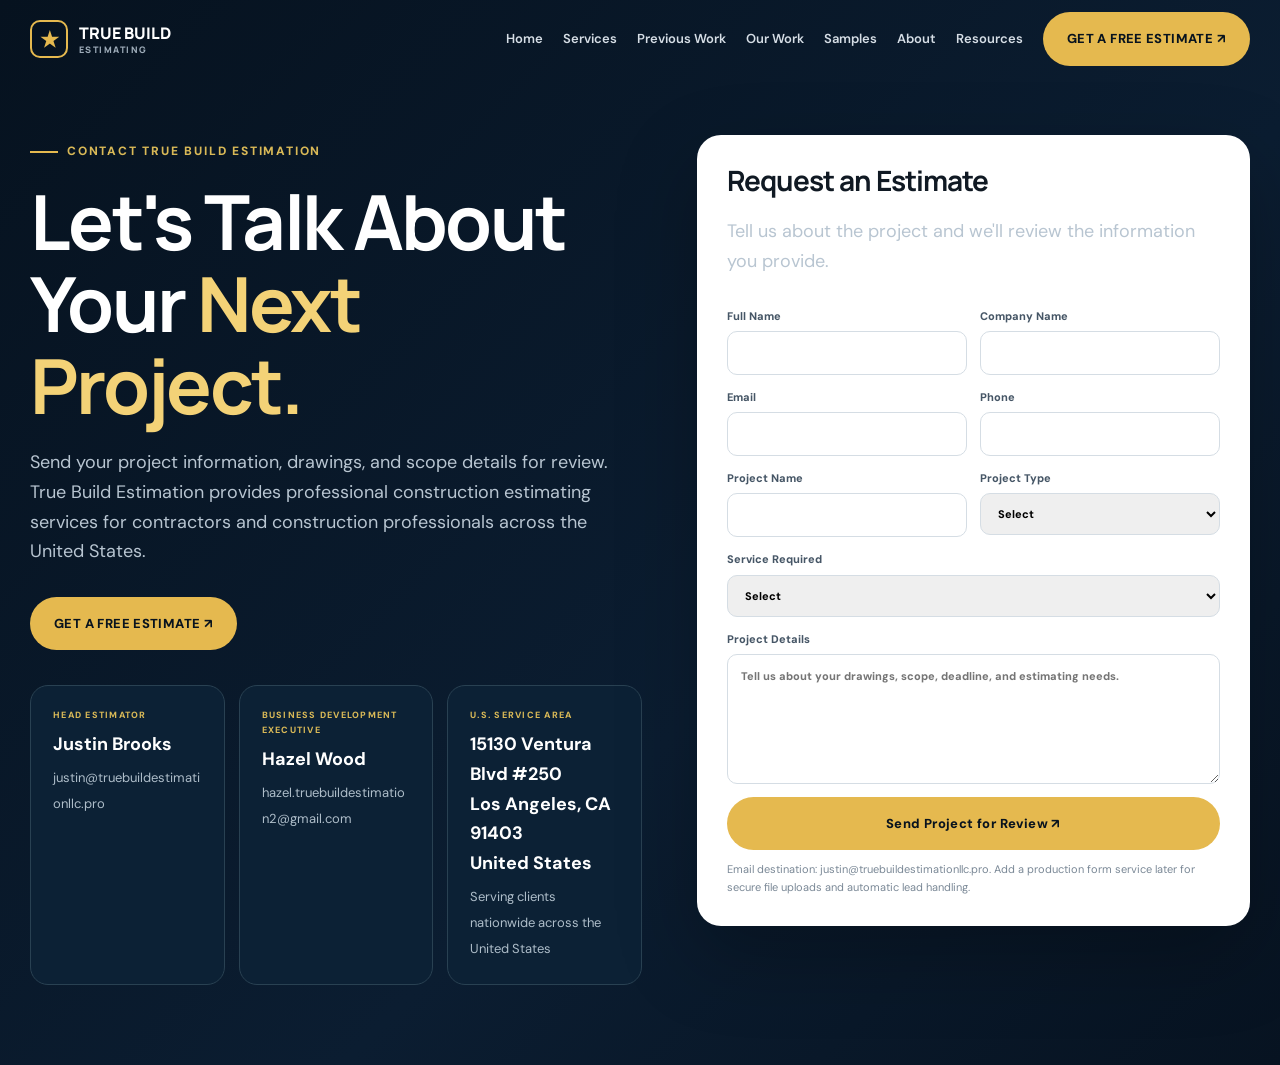
==== contact.html @ 258e2f07 "Add files via upload" ====
<!DOCTYPE html>
<html lang="en">
<head>
<meta charset="UTF-8">
<meta name="viewport" content="width=device-width, initial-scale=1.0">
<title>Contact | True Build Estimation</title>
<meta name="description" content="Contact True Build Estimation for construction estimating, quantity takeoffs, material takeoffs, cost estimating and bid preparation support.">
<link rel="preconnect" href="https://fonts.googleapis.com">
<link rel="preconnect" href="https://fonts.gstatic.com" crossorigin>
<link href="https://fonts.googleapis.com/css2?family=DM+Sans:wght@400;500;600;700&family=Manrope:wght@500;600;700;800&display=swap" rel="stylesheet">
<link rel="stylesheet" href="style.css">
<style>
.contact-page{min-height:100vh;background:linear-gradient(135deg,#06121f,#0b1d31 60%,#071321);color:#fff;padding:135px 0 80px}
.contact-hero{display:grid;grid-template-columns:1.05fr .95fr;gap:55px;align-items:start}
.contact-hero h1{font-size:clamp(45px,6vw,76px);max-width:760px}
.contact-hero h1 em{font-style:normal;color:#f3d277}
.contact-hero>div>p{font-size:18px;color:#b8c5d1;max-width:680px;margin:22px 0 30px}
.contact-grid{display:grid;grid-template-columns:repeat(3,1fr);gap:14px;margin-top:35px}
.contact-card{background:#0c2135;border:1px solid #294152;border-radius:18px;padding:22px}
.contact-card .small{display:block;font-size:9px;letter-spacing:.14em;color:#d9b957;font-weight:800;margin-bottom:7px}
.contact-card strong{display:block;font-size:18px;margin-bottom:4px}
.contact-card a,.contact-card span{color:#aebdc9;font-size:13px;word-break:break-word}
.contact-card a:hover{color:#f3d277}
.contact-form-wrap{background:#fff;color:#101923;border-radius:24px;padding:30px;box-shadow:0 30px 80px rgba(0,0,0,.25)}
.contact-form-wrap h2{font-size:28px;margin-bottom:6px}
.contact-form-wrap p{font-size:13px;color:#687789;margin-bottom:20px}
.contact-form{display:grid;grid-template-columns:1fr 1fr;gap:13px}
.contact-form .full{grid-column:1/-1}
.contact-form label{display:flex;flex-direction:column;gap:6px;font-size:11px;font-weight:800;color:#465666}
.contact-form input,.contact-form select,.contact-form textarea{border:1px solid #d5dde4;border-radius:10px;padding:12px 13px;outline:0}
.contact-form textarea{min-height:130px;resize:vertical}
.contact-note{font-size:11px!important;color:#7a8896!important;margin:10px 0 0!important}
@media(max-width:950px){.contact-hero{grid-template-columns:1fr}}
@media(max-width:650px){.contact-grid{grid-template-columns:1fr}.contact-form{grid-template-columns:1fr}.contact-form .full{grid-column:auto}.contact-page{padding-top:115px}}
</style>
</head>
<body>
<header id="header">
  <div class="container nav">
    <a class="logo" href="index.html" aria-label="True Build Estimation home">
      <span class="logo-mark"></span><span>TRUE BUILD<small>ESTIMATING</small></span>
    </a>
    <nav class="navlinks" aria-label="Main navigation">
      <a href="index.html">Home</a><a href="index.html#services">Services</a><a href="samples.html">Previous Work</a><a href="index.html#portfolio">Our Work</a>
      <a href="index.html#samples">Samples</a><a href="index.html#about">About</a><a href="index.html#resources">Resources</a>
      <a class="btn btn-gold" href="contact.html">GET A FREE ESTIMATE ↗</a>
    </nav>
    <a class="menu" href="index.html" aria-label="Return home">←</a>
  </div>
</header>
<main class="contact-page">
  <div class="container contact-hero">
    <div>
      <div class="eyebrow" style="color:#d9b957">Contact True Build Estimation</div>
      <h1>Let's Talk About Your <em>Next Project.</em></h1>
      <p>Send your project information, drawings, and scope details for review. True Build Estimation provides professional construction estimating services for contractors and construction professionals across the United States.</p>
      <div style="margin:22px 0 6px"><a class="btn btn-gold" href="#request-form">GET A FREE ESTIMATE ↗</a></div>
      <div class="contact-grid">
        <article class="contact-card"><span class="small">HEAD ESTIMATOR</span><strong>Justin Brooks</strong><a href="mailto:justin@truebuildestimationllc.pro">justin@truebuildestimationllc.pro</a></article>
        <article class="contact-card"><span class="small">BUSINESS DEVELOPMENT EXECUTIVE</span><strong>Hazel Wood</strong><a href="mailto:hazel.truebuildestimation2@gmail.com">hazel.truebuildestimation2@gmail.com</a></article>
        <article class="contact-card"><span class="small">U.S. SERVICE AREA</span><strong>15130 Ventura Blvd #250<br>Los Angeles, CA 91403<br>United States</strong><span>Serving clients nationwide across the United States</span></article>
      </div>
    </div>
    <div class="contact-form-wrap">
      <h2>Request an Estimate</h2>
      <p>Tell us about the project and we'll review the information you provide.</p>
      <form id="request-form" class="contact-form" action="mailto:justin@truebuildestimationllc.pro" method="post" enctype="text/plain">
        <label>Full Name<input name="Full Name" required></label>
        <label>Company Name<input name="Company Name"></label>
        <label>Email<input type="email" name="Email" required></label>
        <label>Phone<input name="Phone"></label>
        <label>Project Name<input name="Project Name"></label>
        <label>Project Type<select name="Project Type"><option value="">Select</option><option>Commercial</option><option>Residential</option><option>General Contractor</option><option>Subcontractor</option><option>Trade Project</option></select></label>
        <label class="full">Service Required<select name="Service Required"><option value="">Select</option><option>Quantity Takeoff</option><option>Material Takeoff</option><option>Construction Cost Estimating</option><option>Bid Preparation</option><option>Electrical Estimating</option><option>Plumbing Estimating</option><option>GC Estimating</option></select></label>
        <label class="full">Project Details<textarea name="Project Details" placeholder="Tell us about your drawings, scope, deadline, and estimating needs."></textarea></label>
        <button class="btn btn-gold full" type="submit">Send Project for Review ↗</button>
      </form>
      <p class="contact-note">Email destination: justin@truebuildestimationllc.pro. Add a production form service later for secure file uploads and automatic lead handling.</p>
    </div>
  </div>
</main>
<script src="script.js" defer></script>
</body>
</html>
---- style.css ----
:root{
  --navy:#071321;--navy2:#0b1d31;--ink:#101923;--gold:#e5b94f;
  --gold2:#f3d277;--white:#fff;--off:#f5f7f9;--muted:#687789;
  --line:#dce3e9;--radius:20px;--shadow:0 18px 55px rgba(4,17,30,.12);
  --max:1220px;
}
*{box-sizing:border-box;margin:0;padding:0}
html{scroll-behavior:smooth}
body{font-family:"DM Sans",sans-serif;color:var(--ink);background:var(--white);line-height:1.65;overflow-x:hidden}
body.no-scroll{overflow:hidden}
h1,h2,h3,h4{font-family:Manrope,sans-serif;line-height:1.08;letter-spacing:-.035em}
a{text-decoration:none;color:inherit}
button,input,select,textarea{font:inherit}
button{cursor:pointer}
img{max-width:100%;display:block}
.container{width:min(calc(100% - 40px),var(--max));margin:auto}
.section{padding:105px 0}
.eyebrow{display:inline-flex;align-items:center;gap:9px;font-size:12px;font-weight:800;letter-spacing:.15em;text-transform:uppercase;color:#9a7620;margin-bottom:18px}
.eyebrow:before{content:"";width:28px;height:2px;background:var(--gold)}
.section-title{font-size:clamp(34px,4.2vw,58px);max-width:780px}
.section-copy{color:var(--muted);max-width:700px;margin-top:18px;font-size:17px}
.dark{background:var(--navy);color:white}
.dark .section-copy{color:#aab7c5}
.btn{display:inline-flex;align-items:center;justify-content:center;gap:10px;border:1px solid transparent;border-radius:999px;padding:15px 23px;font-weight:800;font-size:13px;letter-spacing:.03em;transition:.25s ease}
.btn-gold{background:var(--gold);color:#08131e}
.btn-gold:hover{background:var(--gold2);transform:translateY(-2px);box-shadow:0 12px 28px rgba(229,185,79,.25)}
.btn-dark{background:var(--navy);color:#fff}
.btn-dark:hover{transform:translateY(-2px)}
.btn-outline{border-color:#cfd7df;background:transparent}
.btn-outline:hover{border-color:var(--gold);color:#8a6818}
.btn-white{border-color:#526272;color:white;background:transparent}
.btn-white:hover{border-color:var(--gold);color:var(--gold2)}
.btn-link{padding:0;border:0;background:none;font-weight:800;color:#8b681b}
.btn-link span{transition:.2s}.btn-link:hover span{margin-left:5px}
header{position:fixed;z-index:1000;top:0;left:0;right:0;height:78px;display:flex;align-items:center;transition:.3s}
header.scrolled{background:rgba(7,19,33,.9);backdrop-filter:blur(16px);height:68px;box-shadow:0 5px 25px rgba(0,0,0,.14)}
.nav{display:flex;align-items:center;justify-content:space-between;gap:25px}
.logo{display:flex;align-items:center;gap:11px;color:#fff;font-family:Manrope;font-weight:800;white-space:nowrap}
.logo-mark{width:38px;height:38px;border:2px solid var(--gold);border-radius:10px;display:grid;place-items:center;position:relative}
.logo-mark:after{content:"★";color:var(--gold);font-size:21px}
.logo small{display:block;font-size:9px;letter-spacing:.16em;color:#9eacb9;margin-top:-3px}
.navlinks{display:flex;align-items:center;gap:20px;color:#d6dee6;font-size:13px;font-weight:600}
.navlinks a{transition:.2s}.navlinks a:hover{color:var(--gold2)}
.menu{display:none;background:none;border:0;color:#fff;font-size:27px}
.hero{min-height:820px;background:
 radial-gradient(circle at 78% 34%,rgba(229,185,79,.13),transparent 22%),
 linear-gradient(135deg,#06121f,#0a1c2f 62%,#081522);
 color:#fff;position:relative;display:flex;align-items:center;padding:150px 0 90px;overflow:hidden}
.grid-bg{position:absolute;inset:0;opacity:.13;background-image:linear-gradient(rgba(180,205,220,.25) 1px,transparent 1px),linear-gradient(90deg,rgba(180,205,220,.25) 1px,transparent 1px);background-size:48px 48px;mask-image:linear-gradient(90deg,black,transparent 85%)}
.hero .container{position:relative;z-index:2}
.hero-grid{display:grid;grid-template-columns:1fr 1fr;gap:55px;align-items:center}
.hero h1{font-size:clamp(45px,6.2vw,82px);max-width:780px}
.hero h1 em{font-style:normal;color:var(--gold2)}
.hero p{font-size:18px;color:#b8c5d1;max-width:650px;margin:24px 0 30px}
.hero-actions{display:flex;gap:12px;flex-wrap:wrap}
.trust-mini{display:flex;gap:18px;flex-wrap:wrap;margin-top:31px;color:#cbd4dd;font-size:12px}
.trust-mini span{display:flex;gap:7px;align-items:center}.trust-mini i{color:var(--gold);font-style:normal}
.hero-visual{min-height:500px;position:relative;display:grid;place-items:center;perspective:900px}
.building{width:340px;height:390px;position:relative;transform:rotateY(-12deg) rotateX(5deg);animation:float 7s ease-in-out infinite}
@keyframes float{50%{transform:rotateY(-8deg) rotateX(2deg) translateY(-13px)}}
.floor{position:absolute;left:15%;right:12%;height:50px;border:1px solid rgba(222,235,245,.35);background:linear-gradient(90deg,rgba(64,103,132,.22),rgba(229,185,79,.09));transform:skewY(-5deg);box-shadow:0 0 20px rgba(90,150,190,.08)}
.floor:nth-child(1){top:12%}.floor:nth-child(2){top:25%}.floor:nth-child(3){top:38%}.floor:nth-child(4){top:51%}.floor:nth-child(5){top:64%}.floor:nth-child(6){top:77%}
.column{position:absolute;bottom:0;width:7px;height:90%;background:linear-gradient(#a9bdcc55,#e5b94f55);left:24%}.column.c2{left:48%}.column.c3{left:72%}
.ground{position:absolute;bottom:6%;left:5%;width:90%;height:4px;background:var(--gold);box-shadow:0 0 30px #e5b94f77}
.float-tag{position:absolute;padding:9px 12px;background:rgba(5,16,27,.82);border:1px solid #415363;border-radius:10px;font-size:10px;letter-spacing:.12em;color:#d9e2ea;backdrop-filter:blur(8px);animation:tagfloat 5s ease-in-out infinite}
.float-tag b{display:block;color:var(--gold2);font-size:12px;margin-top:2px}
@keyframes tagfloat{50%{transform:translateY(-8px)}}.t1{top:12%;left:0}.t2{top:35%;right:-5%;animation-delay:1s}.t3{bottom:25%;left:3%;animation-delay:2s}.t4{bottom:9%;right:4%;animation-delay:3s}
.section-head{display:flex;justify-content:space-between;gap:30px;align-items:end;margin-bottom:45px}
.trustbar{background:#f0f3f5;border-top:1px solid #dfe5ea;border-bottom:1px solid #dfe5ea}
.trustbar .container{display:grid;grid-template-columns:repeat(5,1fr)}
.trustitem{padding:25px 16px;text-align:center;border-right:1px solid #dfe5ea;font-size:12px;font-weight:800;letter-spacing:.07em;text-transform:uppercase}
.trustitem:last-child{border:0}
.intro-grid{display:grid;grid-template-columns:1.05fr .95fr;gap:70px;align-items:center}
.blueprint-card{height:420px;border-radius:28px;background:#0a1b2c;overflow:hidden;position:relative;box-shadow:var(--shadow);border:1px solid #243b50}
.blueprint-card:before{content:"";position:absolute;inset:0;background-image:linear-gradient(#9fb8ca18 1px,transparent 1px),linear-gradient(90deg,#9fb8ca18 1px,transparent 1px);background-size:36px 36px}
.plan-lines{position:absolute;inset:14%;border:1px solid #9eb5c633;transform:rotate(-2deg)}
.plan-lines:before,.plan-lines:after{content:"";position:absolute;border:1px solid #d8e4ed44}
.plan-lines:before{inset:12% 25% 35% 8%}.plan-lines:after{inset:55% 8% 12% 34%}
.dimension{position:absolute;color:#8fa8b9;font-size:10px;letter-spacing:.12em}.d1{top:12%;left:14%}.d2{right:13%;top:45%;writing-mode:vertical-rl}.d3{bottom:14%;left:40%}
.stat-grid{display:grid;grid-template-columns:repeat(2,1fr);gap:12px;margin-top:27px}
.stat{padding:18px;border:1px solid var(--line);border-radius:15px;background:#fff}.stat strong{display:block;font-family:Manrope;font-size:24px}.stat span{font-size:12px;color:var(--muted)}
.services{background:var(--off)}
.service-grid{display:grid;grid-template-columns:repeat(3,1fr);gap:15px}
.card{background:#fff;border:1px solid var(--line);border-radius:18px;padding:26px;transition:.3s;position:relative;overflow:hidden}
.card:hover{transform:translateY(-6px);box-shadow:var(--shadow);border-color:#cbd5dd}
.service-no{font-size:11px;color:#a37a1a;font-weight:800;letter-spacing:.12em}.service-card h3{font-size:21px;margin:18px 0 9px}.service-card p{color:var(--muted);font-size:14px;min-height:68px}.service-card .arrow{position:absolute;right:23px;bottom:25px;color:#8d6a1e}
.takeoff-wrap{display:grid;grid-template-columns:1.25fr .75fr;gap:25px;align-items:stretch}
.plan-view{min-height:530px;background:#10283a;border-radius:25px;position:relative;overflow:hidden;border:1px solid #294458}
.plan-view:before{content:"";position:absolute;inset:0;background-image:linear-gradient(#8da9ba18 1px,transparent 1px),linear-gradient(90deg,#8da9ba18 1px,transparent 1px);background-size:34px 34px}
.plan-sheet{position:absolute;inset:8% 9%;border:1px solid #c4d7e144;background:#f2f4f3e8;transform:rotate(-1deg);color:#1b2b37;box-shadow:0 18px 50px #0005}
.plan-room{position:absolute;border:2px solid #657886;display:flex;align-items:center;justify-content:center;font-size:10px;color:#425663}
.r1{left:9%;top:13%;width:35%;height:31%}.r2{left:46%;top:13%;width:45%;height:31%}.r3{left:9%;top:44%;width:55%;height:43%}.r4{left:64%;top:44%;width:27%;height:43%}
.measure{position:absolute;height:2px;background:#d9a930;box-shadow:0 0 10px #d9a93077;z-index:3}.measure:after{content:"";position:absolute;right:0;top:-4px;width:10px;height:10px;border-right:2px solid #d9a930;border-top:2px solid #d9a930;transform:rotate(45deg)}
.m1{width:26%;left:18%;top:38%;transform:rotate(90deg)}.m2{width:34%;left:31%;top:72%}.m3{width:20%;left:68%;top:50%;transform:rotate(90deg)}
.callout{position:absolute;z-index:5;padding:8px 10px;border-radius:8px;background:#071321e8;color:#fff;font-size:10px;border:1px solid #6e7d8b}.callout b{color:var(--gold2);display:block}.co1{top:23%;left:25%}.co2{top:64%;left:52%}.co3{top:31%;right:5%}
.takeoff-panel{background:#f4f6f8;border:1px solid var(--line);border-radius:25px;padding:28px}
.panel-list{margin:23px 0}.panel-row{display:flex;justify-content:space-between;padding:15px 0;border-bottom:1px solid var(--line);font-size:13px}.panel-row b{font-size:14px}.demo-note{padding:13px;border-radius:10px;background:#fff7df;color:#7b5b16;font-size:11px;margin-top:20px}
.dark-grid{display:grid;grid-template-columns:1fr 1fr;gap:60px;align-items:center}
.why-grid{display:grid;grid-template-columns:repeat(2,1fr);gap:12px;margin-top:32px}
.why-card{padding:22px;border:1px solid #26394a;border-radius:16px;background:#0b1d2e}.why-card strong{display:block;color:#fff;margin-bottom:7px}.why-card p{font-size:13px;color:#91a2b2}
.dashboard{background:#fff;border-radius:25px;padding:25px;box-shadow:0 25px 60px #0002}
.dash-top{display:flex;justify-content:space-between;gap:20px;margin-bottom:20px}.dash-top span{font-size:11px;color:#7c8995}.dash-top b{display:block;font-size:18px}
.dash-grid{display:grid;grid-template-columns:repeat(3,1fr);gap:10px}.dash-stat{padding:17px;background:#f5f7f9;border-radius:13px}.dash-stat span{font-size:10px;color:#7a8794}.dash-stat strong{display:block;font-size:21px;margin-top:4px}
.bar{height:9px;background:#e6ebef;border-radius:99px;margin-top:22px;overflow:hidden}.bar i{display:block;height:100%;width:72%;background:var(--gold);border-radius:99px}
.portfolio{background:var(--off)}
.filters{display:flex;gap:8px;flex-wrap:wrap;margin-bottom:28px}.filter{border:1px solid #d4dce3;background:white;padding:9px 14px;border-radius:999px;font-size:11px;font-weight:800;cursor:pointer}.filter.active{background:var(--navy);color:white;border-color:var(--navy)}
.project-grid{display:grid;grid-template-columns:repeat(2,1fr);gap:18px}
.project{min-height:310px;background:#fff;border-radius:20px;overflow:hidden;border:1px solid var(--line);display:flex;flex-direction:column}.project-visual{height:175px;background:#102334;position:relative;overflow:hidden;padding:20px}.project-visual:before{content:"";position:absolute;inset:0;background-image:linear-gradient(#d6e4ec12 1px,transparent 1px),linear-gradient(90deg,#d6e4ec12 1px,transparent 1px);background-size:26px 26px}
.sheet-mini{position:absolute;background:#edf1f0;left:12%;top:13%;width:72%;height:74%;transform:rotate(-3deg);box-shadow:0 10px 25px #0005}.sheet-mini:before{content:"";position:absolute;inset:12%;border:1px solid #82929e}.project-body{padding:21px}.tag{font-size:10px;color:#8d691c;font-weight:800;letter-spacing:.1em;text-transform:uppercase}.project h3{font-size:21px;margin:7px 0}.project p{font-size:13px;color:var(--muted);margin-bottom:15px}
.sample{background:white}.sample-tabs{display:flex;gap:8px;flex-wrap:wrap;margin:30px 0}.sample-tab{padding:11px 15px;border-radius:9px;border:1px solid var(--line);background:#fff;font-size:12px;font-weight:800}.sample-tab.active{background:var(--navy);color:#fff}
.table-shell{border:1px solid var(--line);border-radius:18px;overflow:auto;box-shadow:var(--shadow)}table{border-collapse:collapse;width:100%;min-width:850px;font-size:12px}th{background:#0d2033;color:#fff;text-align:left;padding:15px}td{padding:14px;border-bottom:1px solid #e5e9ed}tr:hover td{background:#faf7ed}.sample-badge{display:inline-block;background:#fff5d8;color:#735615;padding:7px 10px;border-radius:7px;font-size:10px;font-weight:800;margin-bottom:13px}
.process{background:#f5f7f9}.timeline{display:grid;grid-template-columns:repeat(7,1fr);gap:8px;position:relative}.timeline:before{content:"";height:2px;background:#d6dee5;position:absolute;left:7%;right:7%;top:31px}.step{position:relative;text-align:center}.step-dot{width:62px;height:62px;border-radius:50%;background:#fff;border:2px solid #d5dee5;display:grid;place-items:center;margin:auto;position:relative;z-index:1;font-family:Manrope;font-weight:800}.step:nth-child(7) .step-dot{background:var(--gold);border-color:var(--gold)}.step b{display:block;font-size:13px;margin-top:15px}.step small{display:block;color:var(--muted);font-size:11px;margin-top:5px}
.deliver-grid{display:grid;grid-template-columns:repeat(3,1fr);gap:13px}.deliver{padding:24px;border:1px solid var(--line);border-radius:15px}.deliver span{font-size:22px;color:#a1781d}.deliver h3{font-size:16px;margin:10px 0 5px}.deliver p{font-size:12px;color:var(--muted)}
.industry-grid{display:grid;grid-template-columns:repeat(4,1fr);gap:12px}.industry{min-height:150px;padding:22px;background:#fff;border:1px solid var(--line);border-radius:17px;display:flex;flex-direction:column;justify-content:end;transition:.25s}.industry:hover{transform:translateY(-5px);box-shadow:var(--shadow)}.industry b{font-size:16px}.industry span{font-size:11px;color:var(--muted);margin-top:6px}
.faq-grid{display:grid;grid-template-columns:.8fr 1.2fr;gap:65px}.faq-item{border-bottom:1px solid #dfe5ea}.faq-q{width:100%;border:0;background:none;text-align:left;padding:21px 0;font-weight:800;display:flex;justify-content:space-between;gap:15px}.faq-q span{font-size:21px;font-weight:400}.faq-a{max-height:0;overflow:hidden;color:var(--muted);font-size:14px;transition:max-height .3s ease}.faq-item.open .faq-a{max-height:180px;padding-bottom:20px}.faq-item.open .faq-q span{transform:rotate(45deg)}
.cta{padding:90px 0;background:linear-gradient(130deg,#061320,#0c2135);color:white;position:relative;overflow:hidden}.cta:after{content:"";position:absolute;width:480px;height:480px;border:1px solid #d5b35b22;border-radius:50%;right:-160px;top:-180px}.cta .container{position:relative;z-index:1;display:flex;justify-content:space-between;align-items:center;gap:30px}.cta h2{font-size:clamp(35px,4vw,58px);max-width:750px}.cta p{color:#aebdca;margin-top:12px;max-width:720px}
footer{background:#050e17;color:#a7b4c0;padding:70px 0 25px}.footer-grid{display:grid;grid-template-columns:1.4fr repeat(3,1fr);gap:45px}.footer-brand .logo{margin-bottom:18px}.footer-brand p{font-size:13px;max-width:350px}.footer h4{font-size:12px;color:#fff;letter-spacing:.12em;margin-bottom:16px}.footer a{display:block;font-size:12px;margin:9px 0}.footer a:hover{color:var(--gold)}.copyright{border-top:1px solid #1d2a36;margin-top:45px;padding-top:20px;display:flex;justify-content:space-between;font-size:11px}
.modal{position:fixed;inset:0;background:rgba(2,9,15,.83);z-index:2000;display:none;place-items:center;padding:25px}.modal.open{display:grid}.modal-box{background:#fff;border-radius:20px;max-width:1050px;width:100%;max-height:90vh;overflow:auto;position:relative}.close{position:absolute;right:17px;top:14px;width:38px;height:38px;border-radius:50%;border:0;background:#071321;color:#fff;font-size:21px;z-index:2}.modal-head{padding:28px 30px;border-bottom:1px solid var(--line)}.modal-head h3{font-size:27px}.modal-content{padding:30px}.viewer{height:470px;background:#102638;border-radius:14px;position:relative;overflow:hidden}.viewer-sheet{position:absolute;inset:8%;background:#f2f3f1;transform:rotate(-2deg);box-shadow:0 20px 50px #0005;padding:35px;color:#24313a}.viewer-sheet h4{font-size:20px}.viewer-lines{height:3px;background:#8898a2;margin:20px 0}.viewer-lines:nth-child(3){width:60%}.viewer-grid{display:grid;grid-template-columns:repeat(4,1fr);gap:9px}.viewer-grid div{height:45px;border:1px solid #b5c0c7}.viewer-stamp{position:absolute;right:5%;bottom:7%;border:2px solid #b68b25;color:#8c681b;padding:8px 15px;font-weight:900;transform:rotate(-8deg)}
.form-modal{max-width:850px}.form-body{padding:30px}.progress{height:6px;background:#e7ebee;border-radius:99px;overflow:hidden;margin:10px 0 30px}.progress i{display:block;height:100%;width:20%;background:var(--gold);transition:.3s}.form-step{display:none}.form-step.active{display:block}.form-step h3{font-size:25px;margin-bottom:20px}.form-grid{display:grid;grid-template-columns:1fr 1fr;gap:15px}.field{display:flex;flex-direction:column;gap:6px}.field.full{grid-column:1/-1}.field label{font-size:11px;font-weight:800;color:#465666}.field input,.field select,.field textarea{width:100%;border:1px solid #d5dde4;border-radius:10px;padding:12px 13px;outline:none;background:#fff}.field input:focus,.field select:focus,.field textarea:focus{border-color:#a98022;box-shadow:0 0 0 3px #e5b94f22}.field textarea{min-height:120px;resize:vertical}.form-actions{display:flex;justify-content:space-between;margin-top:25px}.success{text-align:center;padding:55px 20px}.check{width:72px;height:72px;border-radius:50%;background:#eaf6ec;color:#26743a;display:grid;place-items:center;font-size:35px;margin:0 auto 20px}
.reveal{opacity:0;transform:translateY(25px);transition:opacity .7s ease,transform .7s ease}.reveal.visible{opacity:1;transform:none}
@media(max-width:1000px){
 .navlinks{display:none}.menu{display:block}.hero-grid,.intro-grid,.dark-grid,.takeoff-wrap,.faq-grid{grid-template-columns:1fr}.hero{min-height:auto}.hero-visual{min-height:430px}.service-grid{grid-template-columns:repeat(2,1fr)}.industry-grid{grid-template-columns:repeat(2,1fr)}.footer-grid{grid-template-columns:1.5fr 1fr 1fr}.timeline{grid-template-columns:repeat(4,1fr);gap:22px}.timeline:before{display:none}
}
@media(max-width:650px){
 .container{width:min(calc(100% - 28px),var(--max))}.section{padding:75px 0}.hero{padding-top:130px}.hero h1{font-size:45px}.hero-visual{min-height:370px}.building{transform:scale(.8) rotateY(-12deg)}.float-tag{font-size:8px}.t2{right:0}.trustbar .container{grid-template-columns:repeat(2,1fr)}.trustitem{border-bottom:1px solid #dfe5ea}.service-grid,.project-grid,.deliver-grid,.industry-grid,.footer-grid{grid-template-columns:1fr}.section-head{display:block}.section-head .btn{margin-top:20px}.why-grid,.form-grid{grid-template-columns:1fr}.field.full{grid-column:auto}.dash-grid{grid-template-columns:repeat(2,1fr)}.timeline{grid-template-columns:repeat(2,1fr)}.cta .container{display:block}.cta .btn{margin-top:25px}.copyright{display:block}.copyright div+div{margin-top:8px}.viewer{height:360px}.viewer-sheet{inset:7%;padding:20px}.modal{padding:10px}.form-body,.modal-content{padding:20px}
}
@media(prefers-reduced-motion:reduce){
 html{scroll-behavior:auto}*,*:before,*:after{animation:none!important;transition:none!important}.reveal{opacity:1;transform:none}
}

/* Footer contact / team / social block */
.footer-contact{
  margin-top:42px;padding:34px 0 26px;border-top:1px solid #1d2a36;border-bottom:1px solid #1d2a36;
  display:grid;grid-template-columns:1.15fr 1.6fr auto;gap:28px;align-items:start;
}
.footer-contact h3{font-size:26px;color:#fff;margin:4px 0 9px}
.footer-contact p{font-size:13px;max-width:420px;color:#91a1ae}
.contact-people{display:grid;grid-template-columns:repeat(2,1fr);gap:12px}
.contact-person{padding:18px;border:1px solid #243441;border-radius:14px;background:#091622;display:flex;flex-direction:column;gap:4px}
.contact-person .contact-role{font-size:9px;letter-spacing:.14em;font-weight:800;color:#d9b957}
.contact-person strong{font-size:16px;color:#fff}
.contact-person a,.contact-person span:last-child{font-size:12px;color:#a8b6c2;word-break:break-word}
.contact-person a:hover{color:#f3d277}
.footer-social{display:flex;flex-direction:column;gap:11px;align-items:flex-start}
.footer-social>span{font-size:9px;letter-spacing:.13em;font-weight:800;color:#8f9da9}
.social-icons{display:flex;gap:8px}
.social-icon{width:38px;height:38px;border-radius:10px;border:1px solid #2a3b49;background:#091622;display:grid;place-items:center;color:#d8e1e8;transition:.2s ease;font-weight:800}
.social-icon:hover{color:#08131e;background:var(--gold);border-color:var(--gold);transform:translateY(-2px)}
@media(max-width:1000px){.footer-contact{grid-template-columns:1fr}}
@media(max-width:650px){.contact-people{grid-template-columns:1fr}}

/* FINAL FOOTER CONTACT */
.footer-contact{
  margin-top:42px;
  padding:34px 0 28px;
  border-top:1px solid #1d2a36;
  border-bottom:1px solid #1d2a36;
  display:grid;
  grid-template-columns:1.1fr 1.65fr auto;
  gap:28px;
  align-items:start;
}
.footer-contact h3{font-size:27px;color:#fff;margin:4px 0 9px}
.footer-contact p{font-size:13px;line-height:1.7;color:#92a1ad;max-width:430px}
.contact-people{display:grid;grid-template-columns:repeat(2,minmax(0,1fr));gap:12px}
.contact-person{
  padding:18px;
  border:1px solid #263947;
  border-radius:14px;
  background:#091622;
  display:flex;
  flex-direction:column;
  gap:4px;
}
.contact-person .contact-role{
  font-size:9px;
  letter-spacing:.14em;
  font-weight:800;
  color:#d9b957;
}
.contact-person strong{font-size:16px;color:#fff}
.contact-person a,.contact-person span:last-child{
  font-size:12px;color:#a9b6c0;word-break:break-word;
}
.contact-person a:hover{color:#f3d277}
.footer-social{display:flex;flex-direction:column;gap:11px;align-items:flex-start}
.footer-social>span{font-size:9px;letter-spacing:.13em;font-weight:800;color:#8e9ca8}
.social-icons{display:flex;gap:8px}
.social-icon{
  width:40px;height:40px;border-radius:10px;
  border:1px solid #2b3d4b;background:#091622;
  display:grid;place-items:center;color:#d9e1e7;
  font-size:15px;font-weight:900;
  transition:.2s ease;
}
.social-icon:hover{
  color:#08131e;background:var(--gold);border-color:var(--gold);
  transform:translateY(-2px);
}
.footer-contact+.copyright{margin-top:28px}
@media(max-width:1000px){
  .footer-contact{grid-template-columns:1fr}
}
@media(max-width:650px){
  .contact-people{grid-template-columns:1fr}
}

/* Production sample gallery */
.project-visual{height:190px;background:#102334;position:relative;overflow:hidden}
.project-visual img{
  width:100%;height:100%;object-fit:cover;object-position:top center;
  display:block;transition:transform .45s ease,filter .45s ease;
}
.project:hover .project-visual img{transform:scale(1.035);filter:saturate(1.04)}
.sample-preview-card{
  display:grid;
  grid-template-columns:.8fr 1.2fr;
  background:#fff;
  border:1px solid var(--line);
  border-radius:24px;
  overflow:hidden;
  box-shadow:var(--shadow);
}
.sample-preview-copy{padding:34px}
.sample-preview-copy h3{font-size:30px;margin:8px 0 12px}
.sample-preview-copy>p{color:var(--muted);font-size:14px;max-width:560px}
.sample-preview-image{
  background:#0d2336;
  min-height:390px;
  display:flex;
  align-items:center;
  justify-content:center;
  padding:22px;
  overflow:hidden;
}
.sample-preview-image img{width:100%;max-height:470px;object-fit:contain;box-shadow:0 25px 55px rgba(0,0,0,.28);border-radius:8px;background:#f4f5f3}
.sample-meta-grid{display:grid;grid-template-columns:repeat(2,1fr);gap:10px;margin:22px 0}
.sample-meta-item{padding:15px;border:1px solid var(--line);border-radius:12px;background:#f7f9fa}
.sample-meta-item span{display:block;font-size:9px;font-weight:800;letter-spacing:.12em;color:#8c6a1e}
.sample-meta-item strong{display:block;margin-top:4px;font-size:17px}
.sample-action-row{display:flex;justify-content:flex-end;gap:10px;flex-wrap:wrap;margin-top:18px}
@media(max-width:900px){.sample-preview-card{grid-template-columns:1fr}.sample-preview-image{min-height:300px}.sample-meta-grid{grid-template-columns:1fr 1fr}}
@media(max-width:650px){.sample-meta-grid{grid-template-columns:1fr}.sample-action-row{justify-content:stretch}.sample-action-row .btn{width:100%}}
/* True Build Estimation reliability fixes */
.dashboard .dash-top span,
.dashboard .dash-top b,
.dashboard .dash-stat span,
.dashboard .dash-stat strong,
.dashboard .bar + p { color:#101923 !important; }
.dashboard .dash-top > span { color:#687789 !important; }
.sample-thumb img, .project-visual img { min-height:220px; object-fit:contain; }
.sample-thumb a { display:block; width:100%; }
.sample-thumb a img { cursor:zoom-in; }
.logo-image { width:210px; height:auto; display:block; }
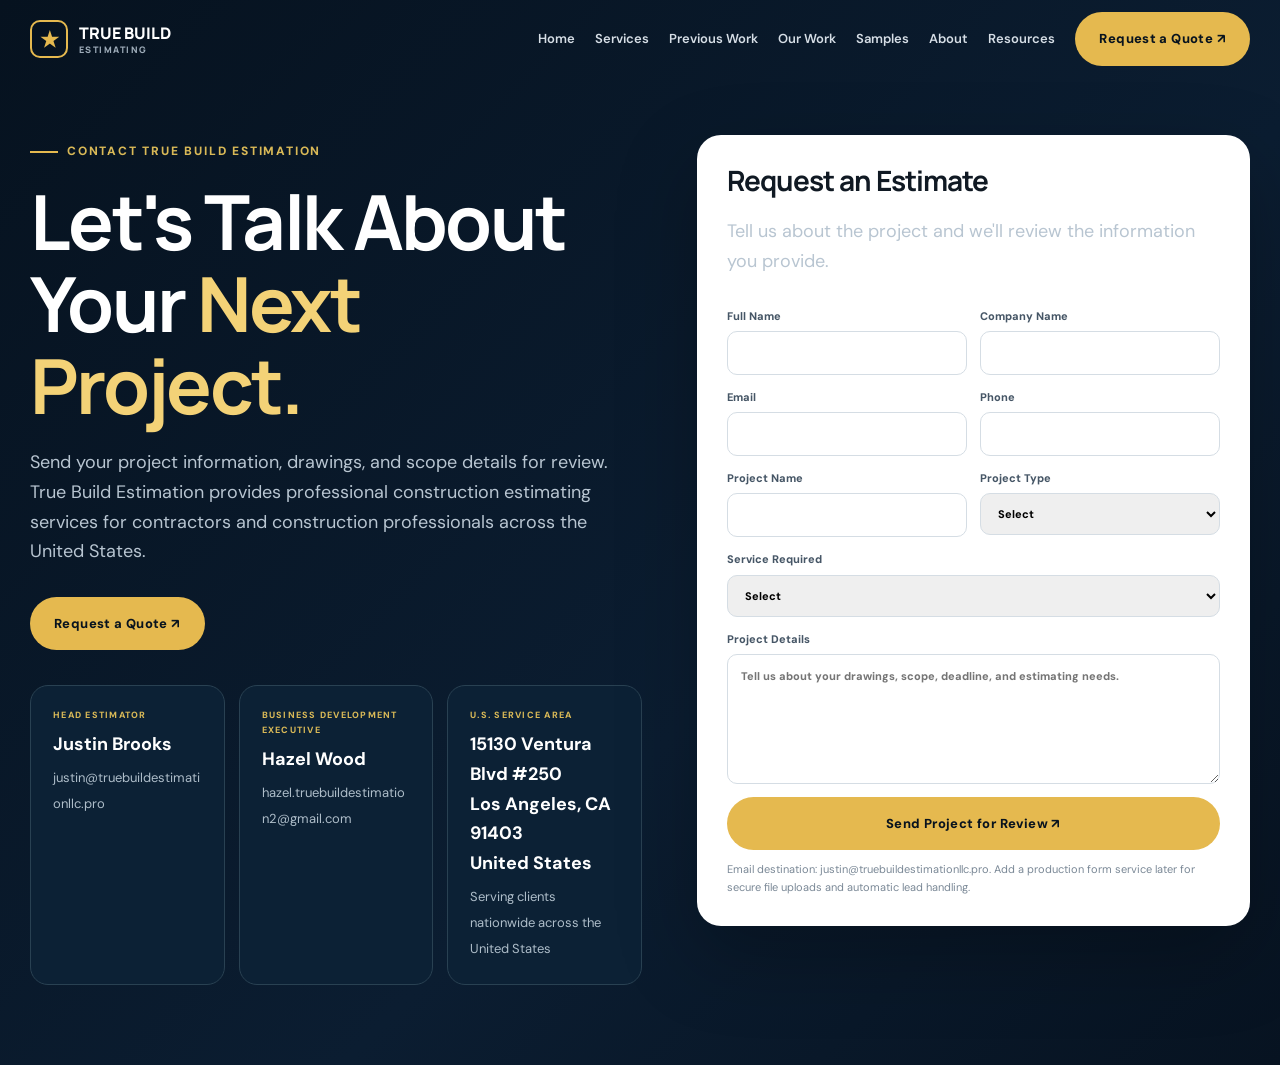
==== commit 15952437: "Update contact.html" ====
--- a/contact.html
+++ b/contact.html
@@ -8,7 +8,7 @@
 <link rel="preconnect" href="https://fonts.googleapis.com">
 <link rel="preconnect" href="https://fonts.gstatic.com" crossorigin>
 <link href="https://fonts.googleapis.com/css2?family=DM+Sans:wght@400;500;600;700&family=Manrope:wght@500;600;700;800&display=swap" rel="stylesheet">
-<link rel="stylesheet" href="style.css">
+<link rel="stylesheet" href="./style.css">
 <style>
 .contact-page{min-height:100vh;background:linear-gradient(135deg,#06121f,#0b1d31 60%,#071321);color:#fff;padding:135px 0 80px}
 .contact-hero{display:grid;grid-template-columns:1.05fr .95fr;gap:55px;align-items:start}
@@ -37,15 +37,15 @@
 <body>
 <header id="header">
   <div class="container nav">
-    <a class="logo" href="index.html" aria-label="True Build Estimation home">
+    <a class="logo" href="./index.html" aria-label="True Build Estimation home">
       <span class="logo-mark"></span><span>TRUE BUILD<small>ESTIMATING</small></span>
     </a>
     <nav class="navlinks" aria-label="Main navigation">
-      <a href="index.html">Home</a><a href="index.html#services">Services</a><a href="samples.html">Previous Work</a><a href="index.html#portfolio">Our Work</a>
-      <a href="index.html#samples">Samples</a><a href="index.html#about">About</a><a href="index.html#resources">Resources</a>
-      <a class="btn btn-gold" href="contact.html">GET A FREE ESTIMATE ↗</a>
+      <a href="./index.html">Home</a><a href="./index.html#services">Services</a><a href="samples.html">Previous Work</a><a href="./index.html#portfolio">Our Work</a>
+      <a href="./index.html#samples">Samples</a><a href="./index.html#about">About</a><a href="./index.html#resources">Resources</a>
+      <a class="btn btn-gold" href="contact.html">Request a Quote ↗</a>
     </nav>
-    <a class="menu" href="index.html" aria-label="Return home">←</a>
+    <a class="menu" href="./index.html" aria-label="Return home">←</a>
   </div>
 </header>
 <main class="contact-page">
@@ -54,7 +54,7 @@
       <div class="eyebrow" style="color:#d9b957">Contact True Build Estimation</div>
       <h1>Let's Talk About Your <em>Next Project.</em></h1>
       <p>Send your project information, drawings, and scope details for review. True Build Estimation provides professional construction estimating services for contractors and construction professionals across the United States.</p>
-      <div style="margin:22px 0 6px"><a class="btn btn-gold" href="#request-form">GET A FREE ESTIMATE ↗</a></div>
+      <div style="margin:22px 0 6px"><a class="btn btn-gold" href="#request-form">Request a Quote ↗</a></div>
       <div class="contact-grid">
         <article class="contact-card"><span class="small">HEAD ESTIMATOR</span><strong>Justin Brooks</strong><a href="mailto:justin@truebuildestimationllc.pro">justin@truebuildestimationllc.pro</a></article>
         <article class="contact-card"><span class="small">BUSINESS DEVELOPMENT EXECUTIVE</span><strong>Hazel Wood</strong><a href="mailto:hazel.truebuildestimation2@gmail.com">hazel.truebuildestimation2@gmail.com</a></article>
@@ -79,6 +79,6 @@
     </div>
   </div>
 </main>
-<script src="script.js" defer></script>
+<script src="./script.js" defer></script>
 </body>
 </html>
--- a/style.css
+++ b/style.css
@@ -252,3 +252,7 @@
 .sample-thumb a { display:block; width:100%; }
 .sample-thumb a img { cursor:zoom-in; }
 .logo-image { width:210px; height:auto; display:block; }
+
+/* Sample library reliability fixes */
+.sample-section{scroll-margin-top:95px}
+.sample-thumb img,.project-visual img,.sample-preview-image img{background:#f4f5f3}
